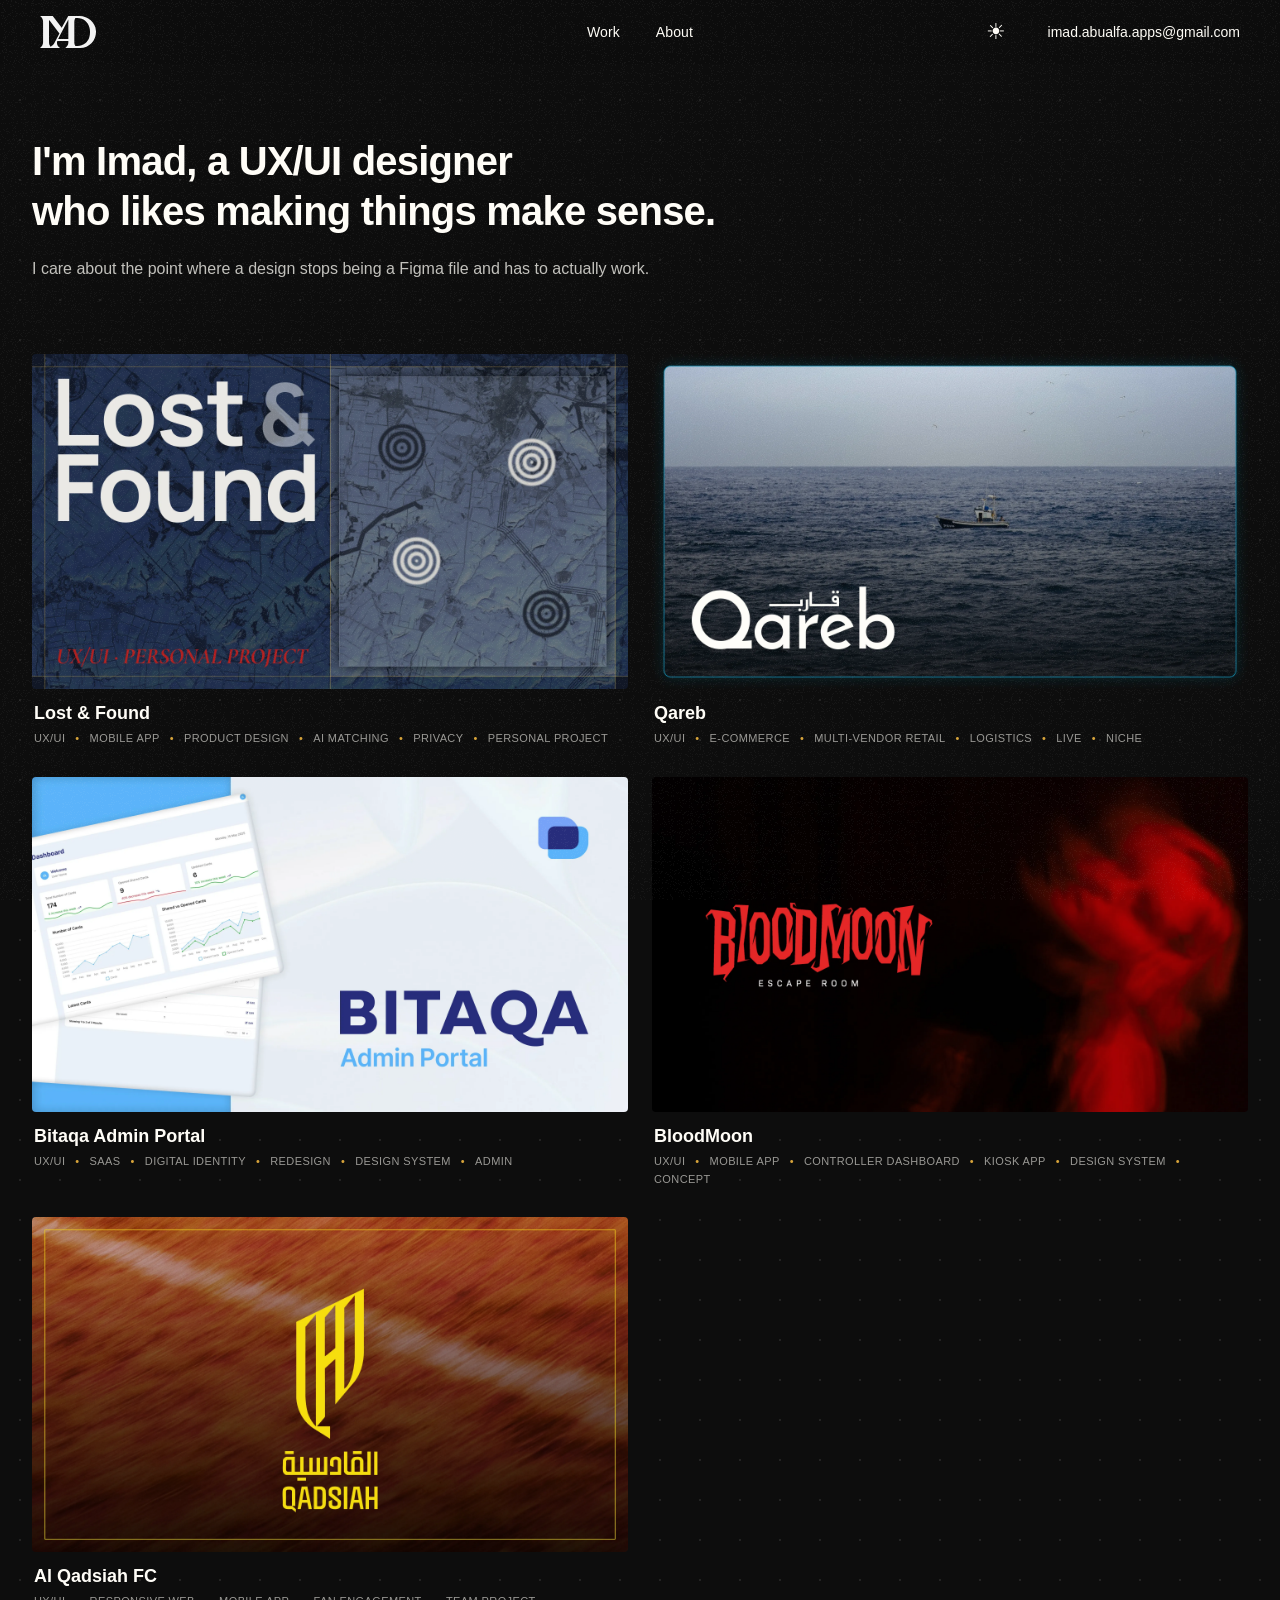
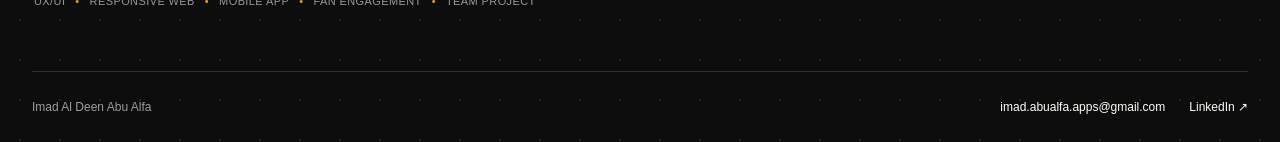
==== index.html @ a3184f68 "pages separate" ====
<!DOCTYPE html>
<html lang="en">
    <head>
        <meta charset="UTF-8">
        <meta name="viewport" content="width=device-width, initial-scale=1.0">
        <title>Imad Al Deen Abu Alfa Portfolio</title>

        <link rel="icon" type="image/png" href="favicon.png">

        <script src="theme.js"></script>
        <link rel="stylesheet" href="buttons.css">
        <link rel="stylesheet" href="styles.css">
    </head>

    <body>
        <div class="navbar">
            <div
                class="logo-hover"
                onclick="window.scrollTo({ top: 0, behavior: 'smooth' })"
            >
                <img class="logo logo-black" src="Logo.svg" alt="Imad Logo">
                <img class="logo logo-yellow" src="Logo-yellow.svg" alt="">
            </div>

            <div class="nav-links">
                <a href="./index.html" class="H4" aria-current="page">Work</a>
                <a href="about/index.html" class="H4">About</a>
            </div>

            <div class="nav-actions">
              <button
                class="theme-toggle"
                type="button"
                aria-label="Switch to dark mode"
                aria-pressed="false"
              >
                <span class="theme-moon" aria-hidden="true">☾</span>
                <span class="theme-sun" aria-hidden="true">☀︎</span>
              </button>
            
              <a
                class="nav-email email-link"
                href="mailto:imad.abualfa.apps@gmail.com"
              >
                imad.abualfa.apps@gmail.com
              </a>
            
              <button class="hamburger" id="hamburger" aria-label="Open menu" aria-expanded="false" aria-controls="mobile-drawer">
                  <span></span>
                  <span></span>
                  <span></span>
              </button>
            </div>

        </div>

        <div class="drawer-overlay" id="drawerOverlay"></div>

        <nav class="mobile-drawer" id="mobile-drawer" aria-hidden="true">
            <div class="drawer-header">
                <img class="logo" src="Logo.svg" alt="Imad Logo">
                <button class="drawer-close" id="drawerClose" aria-label="Close menu">&times;</button>
            </div>
            <div class="drawer-links">
                <a href="./index.html" class="H4" aria-current="page">Work</a>
                <a href="about/index.html" class="H4">About</a>
            </div>
            <a class="drawer-email email-link" href="mailto:imad.abualfa.apps@gmail.com">
              imad.abualfa.apps@gmail.com
            </a>
        </nav>
<!--
        <div class="section1">
            <div class="hero">
                <video
                    class="hero-static"
                    autoplay
                    muted
                    loop
                    playsinline
                >
                    <source src="tv-static.webm" type="video/webm">
                </video>
                <div class="hero-sparkles" aria-hidden="true"></div>
                <div class="herotext reveal">
                    <a class="H1">I'm Imad, a UX/UI designer
                      who likes making things make sense.</a>
                    <p class="body-large">I care about the point where a design stops being a Figma file and has to actually work.</p>
                    <button class="light-mid" onclick="scrollToWork()">View My Work</button>
                </div>
            </div>
            <div class="hero2 reveal">
                <img class="big-title" src="uxui.svg" alt="UX/UI Designer" style="width: 100%; height: auto;">
            </div>
        </div>
-->
        <section class="homepage-intro">
          <h1 class="H1">
            I'm Imad, a UX/UI designer<br class="intro-break">
            who likes making things make sense.
          </h1>
        
          <p class="body-large">
            I care about the point where a design stops being
            a Figma file and has to actually work.
          </p>
        </section>
        
        <div class="section2" id="work">
            <!--<div class="title-button reveal">
                <a class="H0">WORK</a>
                <a class="H0" style="color: var(--saffron);">'26</a>
            </div>-->
            <div class="work-grid">

                <div class="card reveal" onclick="window.location.href='lost-found/'">
                    <div class="card-image-wrap">
                        <div class="card-image-pan">
                            <img class="card-image" src="lost-found/1.webp" alt="Lost & Found">
                        </div>
                    </div>
                    <div class="card-content">
                        <a class="H4">Lost & Found</a>
                        <div class="tag-container">
                          <span class="tag">UX/UI</span>
                          <span class="tag">Mobile App</span>
                          <span class="tag">Product Design</span>
                          <span class="tag">AI Matching</span>
                          <span class="tag">Privacy</span>
                          <span class="tag">Personal Project</span>
                        </div>
                    </div>
                </div>

                <div class="card reveal" onclick="window.location.href='qareb/'">
                    <div class="card-image-wrap">
                        <div class="card-image-pan">
                            <img class="card-image" src="qareb/1.webp" alt="Qareb">
                        </div>
                    </div>
                    <div class="card-content">
                        <a class="H4">Qareb</a>
                        <div class="tag-container">
                          <span class="tag">UX/UI</span>
                          <span class="tag">E-commerce</span>
                          <span class="tag">Multi-vendor retail</span>
                          <span class="tag">Logistics</span>
                          <span class="tag">Live</span>
                          <span class="tag">Niche</span>
                        </div>
                    </div>
                </div>

            </div>

            <div class="work-grid">

                <div class="card reveal" onclick="window.location.href='bitaqa/'">
                    <div class="card-image-wrap">
                        <div class="card-image-pan">
                            <img class="card-image" src="bitaqa/1.webp" alt="Bitaqa">
                        </div>
                    </div>
                    <div class="card-content">
                        <a class="H4">Bitaqa Admin Portal</a>
                        <div class="tag-container">
                          <span class="tag">UX/UI</span>
                          <span class="tag">SAAS</span>
                          <span class="tag">Digital Identity</span>
                          <span class="tag">Redesign</span>
                          <span class="tag">Design System</span>
                          <span class="tag">Admin</span>
                        </div>
                    </div>
                </div>

                <div class="card reveal" onclick="window.location.href='bloodmoon/'">
                    <div class="card-image-wrap">
                        <div class="card-image-pan">
                            <img class="card-image" src="bloodmoon/1.webp" alt="BloodMoon">
                        </div>
                    </div>
                    <div class="card-content">
                        <a class="H4">BloodMoon</a>
                        <div class="tag-container">
                          <span class="tag">UX/UI</span>
                          <span class="tag">Mobile App</span>
                          <span class="tag">Controller Dashboard</span>
                          <span class="tag">Kiosk App</span>
                          <span class="tag">Design System</span>
                          <span class="tag">Concept</span>
                        </div>
                    </div>
                </div>

            </div>

            <div class="work-grid">

                <div class="card reveal" onclick="window.location.href='al-qadsiah/'">
                    <div class="card-image-wrap">
                        <div class="card-image-pan">
                            <img class="card-image" src="al-qadsiah/1.webp" alt="Al Qadsiah">
                        </div>
                    </div>
                    <div class="card-content">
                        <a class="H4">Al Qadsiah FC</a>
                        <div class="tag-container">
                          <span class="tag">UX/UI</span>
                          <span class="tag">Responsive Web</span>
                          <span class="tag">Mobile App</span>
                          <span class="tag">Fan Engagement</span>
                          <span class="tag">Team Project</span>
                        </div>
                    </div>
                </div>
<!--
                <div class="card reveal">
                    <div class="card-image-wrap">
                        <div class="card-image-pan">
                            <img class="card-image" src="bloodmoon.webp" alt="Bloodmooon">
                        </div>
                    </div>
                    <div class="card-content">
                        <a class="H4">BloodMooon</a>
                        <div class="tag-container">
                          <span class="tag">UX/UI</span>
                          <span class="tag">AI Chatbot</span>
                          <span class="tag">Fintech</span>
                          <span class="tag">Design System</span>
                          <span class="tag">Award-Winning</span>
                        </div>
                    </div>
                </div>
 -->
            </div>


            <script>
              const hero = document.querySelector('.hero');
            
              if (hero && window.matchMedia('(pointer: fine)').matches) {
            
                let targetX = 50;
                let targetY = 50;
            
                let currentX = 50;
                let currentY = 50;
            
                const followSpeed = 0.08;
            
                hero.addEventListener('pointermove', (event) => {
                  const rect = hero.getBoundingClientRect();
            
                  targetX =
                    ((event.clientX - rect.left) / rect.width) * 100;
            
                  targetY =
                    ((event.clientY - rect.top) / rect.height) * 100;
            
                  hero.style.setProperty('--hero-glow-opacity', '1');
                });
            
                hero.addEventListener('pointerleave', () => {
                  hero.style.setProperty('--hero-glow-opacity', '0');
                });
            
                function animateSpotlight() {
            
                  currentX += (targetX - currentX) * followSpeed;
                  currentY += (targetY - currentY) * followSpeed;
            
                  hero.style.setProperty(
                    '--hero-mx',
                    `${currentX}%`
                  );
            
                  hero.style.setProperty(
                    '--hero-my',
                    `${currentY}%`
                  );
            
                  requestAnimationFrame(animateSpotlight);
                }
            
                animateSpotlight();
              }
            </script>

            <script>
              const sparkleContainer =
                document.querySelector('.hero-sparkles');
            
              if (sparkleContainer) {
            
                const sparkleCount = 26;
            
                for (let i = 0; i < sparkleCount; i++) {
            
                  const sparkle = document.createElement('span');
            
                  sparkle.classList.add('hero-sparkle');
            
                  const size =
                    Math.random() * 2 + 1.5;
            
                  const x =
                    Math.random() * 100;
            
                  const duration =
                    Math.random() * 8 + 9;
            
                  const delay =
                    Math.random() * -15;
            
                  const drift =
                    Math.random() * 100 - 50;
            
                  const opacity =
                    Math.random() * 0.35 + 0.2;
            
                  sparkle.style.setProperty(
                    '--size',
                    `${size}px`
                  );
            
                  sparkle.style.setProperty(
                    '--x',
                    `${x}%`
                  );
            
                  sparkle.style.setProperty(
                    '--duration',
                    `${duration}s`
                  );
            
                  sparkle.style.setProperty(
                    '--delay',
                    `${delay}s`
                  );
            
                  sparkle.style.setProperty(
                    '--drift',
                    `${drift}px`
                  );
            
                  sparkle.style.setProperty(
                    '--opacity',
                    opacity
                  );
            
                  sparkleContainer.appendChild(sparkle);
                }
              }
            </script>
            
        </div>

        <footer class="site-footer">
          <span class="footer-name">Imad Al Deen Abu Alfa</span>
        
          <div class="footer-links">
            <a
              class="email-link"
              href="mailto:imad.abualfa.apps@gmail.com"
            >
              imad.abualfa.apps@gmail.com
            </a>
        
            <a
              href="https://www.linkedin.com/in/imad-al-deen-abu-alfa/"
              target="_blank"
              rel="noopener noreferrer"
            >
              LinkedIn ↗
            </a>
          </div>
        </footer>

        <script>
          const footerSparkleContainer =
            document.querySelector('.footer-sparkles');
        
          if (footerSparkleContainer) {
        
            const footerSparkleCount = 20;
        
            for (let i = 0; i < footerSparkleCount; i++) {
        
              const sparkle = document.createElement('span');
        
              sparkle.classList.add('hero-sparkle');
        
              const size =
                Math.random() * 2 + 1.5;
        
              const x =
                Math.random() * 100;
        
              const duration =
                Math.random() * 8 + 9;
        
              const delay =
                Math.random() * -15;
        
              const drift =
                Math.random() * 100 - 50;
        
              const opacity =
                Math.random() * 0.35 + 0.2;
        
              sparkle.style.setProperty(
                '--size',
                `${size}px`
              );
        
              sparkle.style.setProperty(
                '--x',
                `${x}%`
              );
        
              sparkle.style.setProperty(
                '--duration',
                `${duration}s`
              );
        
              sparkle.style.setProperty(
                '--delay',
                `${delay}s`
              );
        
              sparkle.style.setProperty(
                '--drift',
                `${drift}px`
              );
        
              sparkle.style.setProperty(
                '--opacity',
                opacity
              );
        
              footerSparkleContainer.appendChild(sparkle);
            }
          }
        </script>

        <script src="cursor.js"></script>
        <script src="email-copy.js"></script>

        <script>
              /* =========================================================
                 OFFSET SCROLLING LOGIC (-80px Navbar Height)
                 ========================================================= */
              function scrollToSection(id) {
                const targetSection = document.getElementById(id);

                if (targetSection) {
                  const elementPosition = targetSection.getBoundingClientRect().top;
                  const offsetPosition = elementPosition + window.pageYOffset - 64; // 64px navbar offset

                  window.scrollTo({
                    top: offsetPosition,
                    behavior: 'smooth'
                  });
                }
              }

              // Section helpers
              function scrollToWork() {
                scrollToSection('work');
              }

              function scrollToAbout() {
                scrollToSection('about');
              }

              /* =========================================================
                 MOBILE DRAWER LOGIC
                 ========================================================= */
              const hamburger = document.getElementById('hamburger');
              const drawer = document.getElementById('mobile-drawer');
              const overlay = document.getElementById('drawerOverlay');
              const drawerClose = document.getElementById('drawerClose');

              function openDrawer() {
                drawer.classList.add('open');
                overlay.classList.add('open');
                hamburger.classList.add('active');
                hamburger.setAttribute('aria-expanded', 'true');
                drawer.setAttribute('aria-hidden', 'false');
                document.body.style.overflow = 'hidden';
              }

              function closeDrawer() {
                drawer.classList.remove('open');
                overlay.classList.remove('open');
                hamburger.classList.remove('active');
                hamburger.setAttribute('aria-expanded', 'false');
                drawer.setAttribute('aria-hidden', 'true');
                document.body.style.overflow = '';
              }

              function closeDrawerAnd(fn) {
                closeDrawer();
                setTimeout(fn, 300);
              }

              hamburger.addEventListener('click', () => {
                drawer.classList.contains('open') ? closeDrawer() : openDrawer();
              });
              drawerClose.addEventListener('click', closeDrawer);
              overlay.addEventListener('click', closeDrawer);

              /* =========================================================
                 CARD IMAGE PARALLAX
                 ========================================================= */
              const MAX_PARALLAX = 10; // px

              document.querySelectorAll('.card-image-wrap').forEach(wrap => {
                wrap.addEventListener('mousemove', (e) => {
                  const rect = wrap.getBoundingClientRect();
                  const px = ((e.clientX - rect.left) / rect.width - 0.5) * MAX_PARALLAX;
                  const py = ((e.clientY - rect.top) / rect.height - 0.5) * MAX_PARALLAX;
                  wrap.style.setProperty('--px', px.toFixed(2));
                  wrap.style.setProperty('--py', py.toFixed(2));
                });

                wrap.addEventListener('mouseleave', () => {
                  wrap.style.setProperty('--px', 0);
                  wrap.style.setProperty('--py', 0);
                });
              });

              /* =========================================================
                 SCROLL FADE-IN REVEAL
                 ========================================================= */
              const revealEls = document.querySelectorAll('.reveal');

              if ('IntersectionObserver' in window) {
                const revealObserver = new IntersectionObserver((entries) => {
                  entries.forEach((entry, i) => {
                    if (entry.isIntersecting) {
                      entry.target.style.transitionDelay = (i % 3) * 60 + 'ms';
                      entry.target.classList.add('in-view');
                      revealObserver.unobserve(entry.target);
                    }
                  });
                }, { threshold: 0.12, rootMargin: '0px 0px -60px 0px' });

                revealEls.forEach(el => revealObserver.observe(el));
              } else {
                revealEls.forEach(el => el.classList.add('in-view'));
              }

              /* =========================================================
                 PAGE LOAD & SCROLL RESTORATION LOGIC
                 ========================================================= */
              window.addEventListener('beforeunload', () => {
                sessionStorage.setItem('scrollPos', window.scrollY);
              });

              window.addEventListener('load', () => {
                const hash = window.location.hash.replace('#', '');

                // Handles direct URL landings like site.com/#work or site.com/#about
                if (hash && document.getElementById(hash)) {
                  if ('scrollRestoration' in history) {
                    history.scrollRestoration = 'manual';
                  }
                  sessionStorage.removeItem('scrollPos');

                  setTimeout(() => {
                    scrollToSection(hash);
                  }, 50);
                } else {
                  // Standard page refresh restoration
                  const scrollPos = sessionStorage.getItem('scrollPos');
                  if (scrollPos) {
                    window.scrollTo(0, parseInt(scrollPos, 10));
                    sessionStorage.removeItem('scrollPos');
                  }
                }
              });
            </script>


    </body>
</html>
---- buttons.css ----
.black-mid {
    position: relative;
    isolation: isolate;
    overflow: hidden;

    background-color: var(--ink);
    border: 2px solid transparent;
    border-radius: 2px;

    color: var(--cream);

    height: 46px;
    padding: 0 20px;

    display: inline-flex;
    align-items: center;
    justify-content: center;

    font-family: 'Plus Jakarta Sans', sans-serif;
    font-weight: 600;
    font-size: 15px;

    margin: 4px 2px;
    cursor: pointer;
    
    transition:
    color 0.35s ease;
}

.black-mid::before {
    content: '';

    position: absolute;
    left: 50%;
    top: 50%;

    width: 170%;
    aspect-ratio: 1;

    border-radius: 50%;
    background-color: var(--cream);

    transform:
        translate(-50%, -50%)
        scale(0);

    transition:
        transform 0.55s var(--ease);

    z-index: -1;
}

.black-mid:hover::before {
    transform:
        translate(-50%, -50%)
        scale(1);
}

.black-mid:hover {
    background-color: var(--cream);
    border-color: var(--saffron);
    color: var(--saffron);

    transition:
        color 0.35s ease,
        border-color 0.35s ease,
        background-color 0s 0.48s;
}

.light-mid {
    position: relative;
    isolation: isolate;
    overflow: hidden;
    text-decoration: none;

    background-color: var(--saffron);
    border: 2px solid transparent;
    border-radius: 2px;

    color: var(--on-saffron);

    height: 46px;
    width: fit-content;
    padding: 0 20px;

    display: inline-flex;
    align-items: center;
    justify-content: center;

    font-family: 'Plus Jakarta Sans', sans-serif;
    font-weight: 600;
    font-size: 15px;

    margin: 4px 2px;
    cursor: pointer;

    transition:
        border-color 0.35s ease;
}

.light-mid::before {
    content: '';

    position: absolute;
    left: 50%;
    top: 50%;

    width: 160%;
    aspect-ratio: 1;

    border-radius: 50%;
    background-color: var(--cream);

    transform:
        translate(-50%, -50%)
        scale(0);

    transition:
        transform 0.55s var(--ease);

    z-index: -1;
}

.light-mid:hover::before {
    transform:
        translate(-50%, -50%)
        scale(1);
}

.light-mid:hover {
    background-color: var(--cream);
    border-color: var(--ink);
    color: var(--ink);

    transition:
        border-color 0.35s ease,
        background-color 0s 0.48s;
}

.cv-button {
    white-space: nowrap;
    margin-left: auto;
}

.black-mid-outline {
    background-color: transparent;
    border: 1px solid var(--ink);
    border-radius: 6px;

    color: var(--ink);

    height: 46px;
    padding: 0 20px;

    text-align: center;
    text-decoration: none;
    display: inline-flex;
    align-items: center;
    justify-content: center;

    font-family: 'Plus Jakarta Sans', sans-serif;
    font-weight: 600;
    font-size: 15px;

    margin: 4px 2px;
    cursor: pointer;

    transition:
        background-color 0.3s ease,
        border-color 0.3s ease,
        color 0.3s ease;
}

.black-mid-outline:hover {
    background-color: var(--saffron);
    border-color: var(--saffron);
    color: var(--ink);
}

/* Drawer's light button needs to sit flush within the sidebar */
.drawer-cta {
    width: 100%;
    text-align: center;
}
---- styles.css ----
/*:root {
  --cream: #FFFDF7;
  --ink: #0D0D0D;
  --apricot: #FEE1C7;
  --muted: #4A463F;
  --hairline: #E4DDCE;
  --ease: cubic-bezier(0.16, 1, 0.3, 1);
}*/

:root {

  color-scheme: light;

  --cream: #FFFDF7;
  --ink: #0D0D0D;

  --saffron: #D6A33A;
  --saffron-light: #F0D98D;

  --hairline: rgba(13, 13, 13, 0.14);

  --ease: cubic-bezier(0.16, 1, 0.3, 1);

  --grain-texture: url("data:image/svg+xml,%3Csvg xmlns='http://www.w3.org/2000/svg' width='180' height='180'%3E%3Cfilter id='noise'%3E%3CfeTurbulence type='fractalNoise' baseFrequency='0.9' numOctaves='1' stitchTiles='stitch'/%3E%3CfeColorMatrix type='matrix' values='0 0 0 0 0 0 0 0 0 0 0 0 0 0 0 1 0 0 0 0'/%3E%3CfeComponentTransfer%3E%3CfeFuncA type='discrete' tableValues='0 0 0 0 0 1 1 1'/%3E%3C/feComponentTransfer%3E%3C/filter%3E%3Crect width='100%25' height='100%25' filter='url(%23noise)'/%3E%3C/svg%3E");

  --cream-rgb: 255, 253, 247;
  --ink-rgb: 13, 13, 13;
  --muted: #4A463F;
  --secondary-text: #686158;
  --on-saffron: #0D0D0D;
}

:root[data-theme="dark"] {
  color-scheme: dark;

  --cream: #0D0D0D;
  --ink: #FFFDF7;
  --cream-rgb: 13, 13, 13;
  --ink-rgb: 255, 253, 247;

  --muted: rgba(255, 253, 247, 0.75);
  --secondary-text: rgba(255, 253, 247, 0.6);
  --hairline: rgba(255, 253, 247, 0.14);
}

/* Make the black logos visible in dark mode */
html[data-theme="dark"] .logo-black,
html[data-theme="dark"] .drawer-header .logo {
  filter: invert(1);
}

/* Keep the grain visible on dark backgrounds */
html[data-theme="dark"] body::after,
html[data-theme="dark"] .navbar::after {
  filter: invert(1);
}

html {
  scroll-behavior: smooth;
}

* {
  box-sizing: border-box;
}

body {
  margin: 0;
  padding: 0;
  background-color: var(--cream);
  -webkit-font-smoothing: antialiased;
  -moz-osx-font-smoothing: grayscale;
  overflow-x: hidden;
    /* Create the vertical and horizontal intersecting grid lines */
  background-image:
    radial-gradient(
      circle,
      rgba(var(--ink-rgb), 0.09) 1px,
      transparent 1px
    );
  
  background-size: 40px 40px;
  color:var(--ink)
}

/* Subtle grain across the entire site */
body::after {
  content: "";
  position: fixed;
  inset: 0;
  z-index: 1;
  pointer-events: none;
  opacity: 0.04;

  background-image: var(--grain-texture);
  background-repeat: repeat;
}

a {
  -webkit-tap-highlight-color: transparent;
}

:focus-visible {
  outline: 2px solid var(--ink);
  outline-offset: 3px;
  border-radius: 4px;
}

@media (prefers-reduced-motion: reduce) {
  *, *::before, *::after {
    animation-duration: 0.001ms !important;
    transition-duration: 0.001ms !important;
  }
}

/* ---------- CUSTOM CURSOR ---------- */
@media (pointer: fine) {
  *, *::before, *::after {
    cursor: none !important;
  }
}

#custom-cursor {
  position: fixed;
  top: 0;
  left: 0;
  width: 16px;
  height: 16px;
  border-radius: 1.5px;
  background-color: var(--cream);
  border: 1.5px solid var(--ink);
  opacity: 1;
  pointer-events: none;
  z-index: 9999;
  transform: translate(-50%, -50%);
  transition:
    width 0.2s var(--ease),
    height 0.2s var(--ease),
    opacity 0.2s ease,
    background-color 0.2s ease,
    border-color 0.2s ease;
}

/* Smaller square over clickable elements */
#custom-cursor.cursor-hover {
  width: 13px;
  height: 13px;
  opacity: 1;
  background-color: rgba(var(--ink-rgb), 0.6);
  border-color: var(--cream);
}

/* Squeezed square over text */
#custom-cursor.cursor-text {
  width: 5px;
  height: 22px;
  opacity: 1;
  background-color: rgba(var(--ink-rgb), 0.6);
  border-color: var(--cream);
}

#custom-cursor.cursor-hidden {
  opacity: 0 !important;
}

/* ---------- COPY-EMAIL TOOLTIP & TOAST ---------- */
#copy-tooltip {
  position: fixed;
  top: 0;
  left: 0;
  transform: none;
  background-color: var(--saffron);
  color: var(--on-saffron);
  font-family: 'Plus Jakarta Sans', sans-serif;
  font-size: 12px;
  font-weight: 550;
  letter-spacing: 0.2px;
  padding: 6px 14px;
  border-radius: 2px;
  white-space: nowrap;
  pointer-events: none;
  z-index: 10000;
  opacity: 0;
  transition: opacity 0.2s ease;
  line-height: 1.4;
}

#copy-tooltip.visible {
  opacity: 1;
}

@media (hover: none), (pointer: coarse) {
  #copy-tooltip {
    display: none !important;
  }
}

#copy-toast {
  position: fixed;
  left: 50%;
  bottom: 32px;
  transform: translate(-50%, 16px) scale(0.92);
  background-color: var(--saffron);
  color: var(--on-saffron);
  font-family: 'Plus Jakarta Sans', sans-serif;
  font-size: 14px;
  font-weight: 550;
  padding: 8px 16px;
  border-radius: 2px;
  pointer-events: none;
  z-index: 10001;
  opacity: 0;
  transition: opacity 0.35s var(--ease), transform 0.35s var(--ease);
}

#copy-toast.show {
  opacity: 1;
  transform: translate(-50%, 0) scale(1);
}

/* ---------- NAVBAR ---------- */
.navbar {
  display: grid;
  grid-template-columns: minmax(0, 1fr) auto minmax(0, 1fr);
  align-items: center;
  background-color: var(--cream);
  color: var(--ink);
  height: 64px;
  padding-left: 40px;
  padding-right: 40px;
  position: -webkit-sticky;
  position: sticky;
  top: 0;
  z-index: 100;
  background: rgba(var(--cream-rgb), 0.6);
  backdrop-filter: blur(10px);
  -webkit-backdrop-filter: blur(10px);
  border: none;
  transition: box-shadow 0.4s var(--ease);
}

.navbar::after {
  content: "";
  position: absolute;
  inset: 0;
  z-index: 1;
  pointer-events: none;
  background-image: var(--grain-texture);
  background-repeat: repeat;
  opacity: 0.04;
}

.nav-links {
  display: flex;
  align-items: center;
}

.navbar .H4 {
  color: var(--ink);
  font-family: 'Plus Jakarta Sans', sans-serif;
  font-weight: 500;
  font-size: 14px;
  letter-spacing: 0.1px;
  text-decoration: none;
  transition: opacity 0.35s var(--ease), transform 0.35s var(--ease);
  cursor: pointer;
  padding: 22px 18px;
  position: relative;
}

.navbar .H4::after {
  content: '';
  position: absolute;
  left: 18px;
  right: 18px;
  bottom: 16px;
  height: 2px;

  background: var(--saffron);

  transform: scaleX(0);
  transform-origin: left;
  transition: transform 0.35s var(--ease);
}

.navbar .H4:hover {
  opacity: 0.65;
  text-decoration: none;
}

.navbar .H4:hover::after {
  transform: scaleX(1);
}

.nav-actions {
  display: flex;
  align-items: center;
  gap: 32px;
  justify-self: end;
}

.theme-toggle {
  display: inline-flex;
  align-items: center;
  justify-content: center;
  flex-shrink: 0;
  width: 40px;
  height: 40px;
  padding: 0;
  border: none;
  background: transparent;
  color: var(--ink);
  font-size: 22px;
  line-height: 1;
  cursor: pointer;
  transition: color 0.2s ease;
  position: relative;
}

.theme-toggle:hover {
  color: var(--saffron);
}

.theme-toggle:focus-visible {
  outline: 2px solid var(--saffron);
  outline-offset: 2px;
}

.theme-toggle::after {
  content: attr(data-tooltip);
  position: absolute;
  top: calc(100% + 8px);
  left: 50%;
  transform: translateX(-50%);
  background-color: var(--saffron);
  color: var(--on-saffron);
  font-family: 'Plus Jakarta Sans', sans-serif;
  font-size: 12px;
  font-weight: 550;
  letter-spacing: 0.2px;
  padding: 6px 14px;
  border-radius: 2px;
  white-space: nowrap;
  pointer-events: none;
  z-index: 10;
  opacity: 0;
  transition: opacity 0.2s ease;
  line-height: 1.4;
}

@media (hover: hover) and (pointer: fine) {
  .theme-toggle:hover::after {
    opacity: 1;
  }
}

.theme-toggle:focus-visible::after {
  opacity: 1;
}

@media (hover: none), (pointer: coarse) {
  .theme-toggle::after {
    display: none;
  }
}

.theme-toggle.tooltip-dismissed::after {
  opacity: 0;
}

.theme-sun {
  display: none;
}

html[data-theme="dark"] .theme-moon {
  display: none;
}

html[data-theme="dark"] .theme-sun {
  display: inline;
}

.logo {
  height: 42px;
  width: auto;
  cursor: pointer;
}

.logo-hover {
  position: relative;
  display: inline-block;
  height: 32px;
  cursor: pointer;
  flex-shrink: 0;
}

.logo-hover .logo {
  display: block;
  height: 32px;
  width: auto;
}

.logo-hover .logo-black {
  position: relative;
  opacity: 1;
  transition: opacity 2s var(--ease);
}

.logo-hover .logo-yellow {
  position: absolute;
  top: 0;
  left: 0;
  opacity: 0;
  transition: opacity 2s var(--ease);
}

.logo-hover:hover .logo-black {
  opacity: 0;
}

.logo-hover:hover .logo-yellow {
  opacity: 1;
}

.nav-cta {
  flex-shrink: 0;
}

/* ---------- HAMBURGER ---------- */
.hamburger {
  display: none;
  flex-direction: column;
  justify-content: center;
  align-items: center;
  gap: 5px;
  width: 44px;
  height: 44px;
  background: transparent;
  border: none;
  cursor: pointer;
  padding: 0;
  z-index: 210;
}

.hamburger span {
  display: block;
  width: 24px;
  height: 2px;
  background-color: var(--ink);
  border-radius: 2px;
  transition: transform 0.35s var(--ease), opacity 0.25s var(--ease);
}

.hamburger.active span:nth-child(1) {
  transform: translateY(7px) rotate(45deg);
}
.hamburger.active span:nth-child(2) {
  opacity: 0;
}
.hamburger.active span:nth-child(3) {
  transform: translateY(-7px) rotate(-45deg);
}

/* ---------- MOBILE DRAWER ---------- */
.drawer-overlay {
  position: fixed;
  inset: 0;
  background: rgba(13, 13, 13, 0.45);
  backdrop-filter: blur(2px);
  opacity: 0;
  pointer-events: none;
  transition: opacity 0.35s var(--ease);
  z-index: 190;
}

.drawer-overlay.open {
  opacity: 1;
  pointer-events: auto;
}

.mobile-drawer {
  position: fixed;
  top: 0;
  right: 0;
  height: 100dvh;
  width: min(320px, 82vw);
  background: rgba(var(--cream-rgb), 0.64);
  backdrop-filter: blur(16px);
  -webkit-backdrop-filter: blur(16px);
  color: var(--ink);
  display: flex;
  flex-direction: column;
  padding: 16px 24px 28px;
  border-left: 1px solid var(--hairline);
  transform: translateX(100%);
  transition: transform 0.4s var(--ease);
  z-index: 200;
}

.mobile-drawer.open {
  transform: translateX(0);
}

.drawer-header {
  display: flex;
  align-items: center;
  justify-content: space-between;
  margin-bottom: 24px;
}

.drawer-header .logo {
    height: 32px;
    filter: none;
}

.drawer-close {
  background: transparent;
  border: none;
  color: var(--ink);
  font-size: 26px;
  line-height: 1;
  cursor: pointer;
  padding: 4px 8px;
}

.drawer-links {
  display: flex;
  flex-direction: column;
  gap: 4px;
  margin-top: 12px;
}

.drawer-links .H4 {
  color: var(--ink);
  font-family: 'Plus Jakarta Sans', sans-serif;
  font-size: 16px;
  font-weight: 500;
  padding: 16px 0;
  border-bottom: 1px solid var(--hairline);
  cursor: pointer;
  text-decoration: none;
}

.drawer-cta {
  margin-top: auto;
  width: 100%;
}

/* ---------- SECTION 1 / HERO ---------- */
.section1 {
  display: flex;
  flex-direction: column;
  padding: 0;
  gap: 32px;
}

@property --hero-mx {
  syntax: '<percentage>';
  inherits: true;
  initial-value: 50%;
}

@property --hero-my {
  syntax: '<percentage>';
  inherits: true;
  initial-value: 40%;
}

.hero-static {
    position: absolute;
    inset: 0;

    width: 100%;
    height: 100%;

    object-fit: cover;

    opacity: 0.3;
    mix-blend-mode: normal;

    pointer-events: none;
    z-index: 1;
}

@media (max-width: 768px) {
    .hero-static {
        opacity: 0.3;
    }
}

@media (prefers-reduced-motion: reduce) {
    .hero-static {
        display: none;
    }
}

.hero {
  display: flex;
  flex-direction: column;
  align-items: center;
  justify-content: center;

  width: 100%;
  height: calc(100dvh - 80px);

  text-align: center;
  color: #FFFDF7;

  position: relative;
  overflow: hidden;
  isolation: isolate;

  border-radius: 0;
  padding: 0;

  /*--hero-mx: 50%;
  --hero-my: 40%;*/

  background-color: #0D0D0D;

  background-image:
    linear-gradient(
      rgba(0, 0, 0, 0.85),
      rgba(0, 0, 0, 0.85)
    ),
    url("herobg6.webp");
  
  background-size: cover;
  background-position: center;
  background-repeat: no-repeat;
}

.hero::after {
  content: '';
  position: absolute;
  inset: 0;

  background:
    radial-gradient(
      circle 200px at var(--hero-mx) var(--hero-my),
      rgba(255, 253, 247, 0.08) 0%,
      rgba(255, 253, 247, 0.030) 35%,
      transparent 70%
    );

  opacity: var(--hero-glow-opacity);
  transition: opacity 0.35s ease;

  pointer-events: none;
  z-index: 2;
}


@media (hover: none), (pointer: coarse) {
  .hero::after {
    background:
      radial-gradient(
        circle 280px at 50% 40%,
        rgba(255, 253, 247, 0.10) 0%,
        rgba(254, 225, 199, 0.08) 22%,
        rgba(254, 225, 199, 0.03) 42%,
        transparent 68%
      );
  }
}

@media (max-width: 768px) {

    .hero::after {
        display: none;
    }

}

.herotext {
  width: 100%;
  max-width: 700px;

  margin: 0 auto;
  padding: 0 32px;

  display: flex;
  flex-direction: column;
  align-items: center;

  gap: 24px;

  position: relative;
  z-index: 3;
}

.H1 {
  font-family: 'Plus Jakarta Sans', sans-serif;
  font-weight: 700;
  max-width: 650px;
  font-size: clamp(1.9rem, 3.5vw, 2.6rem);
  letter-spacing: -0.5px;
  line-height: 1.1;
}

.body-large {
  font-family: 'Plus Jakarta Sans', sans-serif;
  font-weight: 400;
  max-width: 650px;
  font-size: 19px;
  line-height: 1.55;
  color: rgba(255, 253, 247, 0.86);
  max-width: 560px;
}

.hero2 {
  container-type: inline-size;
  width: 100%;
  margin: 0;

  padding: 0 32px;

  display: flex;
  justify-content: center;
  align-items: center;
  text-align: center;

  box-sizing: border-box;
}

.big-title {
  width: 100%;
  height: auto;
  display: block;
}

/* ---------- SCROLL REVEAL ---------- */
.reveal {
  opacity: 0;
  transform: translateY(28px);
  transition: opacity 0.7s var(--ease), transform 0.7s var(--ease);
  will-change: opacity, transform;
}

.reveal.in-view {
  opacity: 1;
  transform: translateY(0);
}

/* ---------- SECTION 2 / WORK ---------- */
.section2 {
  display: flex;
  flex-direction: column;
  padding: 32px;
  gap: 32px;
}

.title-button {
  font-family: 'Plus Jakarta Sans', sans-serif;
  font-weight: 700;
  font-size: clamp(2.4rem, 5vw, 3.5rem);
  letter-spacing: -1px;
  display: flex;
  justify-content: space-between;
  align-items: center;
  width: 100%;
  color: var(--ink);
}

.H4 {
  font-family: 'Plus Jakarta Sans', sans-serif;
  font-weight: 600;
  font-size: 21px;
  text-decoration: none;
}

.work-grid {
  display: grid;
  grid-template-columns: repeat(2, minmax(0, 1fr));
  gap: 24px;
}

/* ---------- WORK CARDS ---------- */
.card {
  display: flex;
  flex-direction: column;
  gap: 14px;

  background: transparent;
  color: var(--ink);

  padding: 0;
  border: none;
  border-radius: 0;

  overflow: visible;

  cursor: pointer;
}

.card-image-wrap {
  position: relative;
  overflow: hidden;

  border-radius: 4px;
  aspect-ratio: 16 / 9;
}

.card-image-pan {
  width: 100%;
  height: 100%;
  transform: translate(
    calc(var(--px, 0) * 1px),
    calc(var(--py, 0) * 1px)
  );
  transition: transform 0.2s ease-out;
}

.card-image {
  width: 100%;
  height: 100%;

  object-fit: cover;
  border-radius: 0;
  display: block;

  transition:
    transform 0.7s var(--ease),
    filter 0.6s var(--ease);

  filter: saturate(0.94);
}

.card:hover .card-image {
  transform: scale(1.01);
  filter: saturate(1.05);
}

.card-content {
  display: flex;
  flex-direction: column;
  gap: 8px;

  padding: 0 2px;
}

.card .H4 {
  color: var(--ink);
  font-size: 18px;

  transition:
    color 0.3s var(--ease);
}

.card:hover .H4 {
  color: var(--saffron);
}

.tag-container {
  display: flex;
  flex-wrap: wrap;
  align-items: center;

  gap: 6px 10px;
}

.tag {
  display: inline-flex;
  align-items: center;

  padding: 0;

  border: none;
  border-radius: 0;
  background: transparent;

  color: rgba(var(--ink-rgb), 0.58);

  font-family: 'Plus Jakarta Sans', sans-serif;
  font-size: 11px;
  font-weight: 500;
  letter-spacing: 0.4px;
  text-transform: uppercase;

  text-decoration: none;
}

.tag:not(:last-child)::after {
  content: '•';

  margin-left: 10px;

  color: var(--saffron);
}

/* ---------- EXPERIENCE ---------- */
/* ---------- EXPERIENCE ---------- */
.experience {
  padding: 24px 0 0px;
  font-family: 'Plus Jakarta Sans', sans-serif;
}

.experience-header {
  display: flex;
  justify-content: space-between;
  align-items: center;
  gap: 24px;
  margin-bottom: 24px;
}

.experience .section-heading {
  margin: 0;
  font-size: 24px;
  font-weight: 500;
  line-height: 1.3;
  letter-spacing: -0.4px;
  color: var(--ink);
}

.experience-cv {
  padding: 12px 0;
  font-size: 13px;
  font-weight: 500;
  color: var(--ink);
  text-decoration: none;
  white-space: nowrap;
  transition: color 0.2s ease;
  margin-left: auto;
}

.experience-cv:hover {
  color: var(--saffron);
}

.exp-row {
  display: grid;
  grid-template-columns: minmax(0, 1.1fr) minmax(0, 1.6fr) auto;
  gap: 24px;
  align-items: baseline;
  padding: 20px 0;
  border-bottom: 1px solid var(--saffron-light);
  transition: padding-left 0.35s var(--ease);
}

.exp-row:hover {
  padding-left: 8px;
}

.exp-row:last-child {
  border-bottom: none;
}

.exp-company {
  font-size: 14px;
  font-weight: 600;
  line-height: 1.6;
  color: var(--ink);
}

.exp-role {
  font-size: 14px;
  font-weight: 400;
  line-height: 1.6;
  color: var(--ink);
}

.exp-dates {
  font-size: 12px;
  line-height: 1.6;
  text-align: right;
  white-space: nowrap;
  color: var(--secondary-text);
}

@media (max-width: 760px) {
  .experience {
    padding-top: 32px;
  }

  .experience .section-heading {
    font-size: 22px;
  }

  .exp-row {
    grid-template-columns: 1fr;
    gap: 5px;
  }

  .exp-row:hover {
  padding-left: 0;
}

  .exp-dates {
    margin-top: 3px;
    text-align: left;
    white-space: normal;
  }
}

/* ---------- FOOTER ---------- */
/* ---------- FOOTER ---------- */
.site-footer {
  display: flex;
  justify-content: space-between;
  align-items: center;
  gap: 24px;
  margin: 32px 32px 0;
  padding: 28px 0;
  border-top: 1px solid var(--hairline);
  font-family: 'Plus Jakarta Sans', sans-serif;
  font-size: 12px;
  color: var(--ink);
}

.footer-name {
  color: var(--secondary-text);
}

.footer-links {
  display: flex;
  flex-wrap: wrap;
  align-items: center;
  gap: 24px;
}

.footer-links a {
  color: var(--ink);
  text-decoration: none;
  overflow-wrap: anywhere;
  transition: color 0.2s ease;
}

.footer-links a:hover {
  color: var(--saffron);
}

@media (max-width: 768px) {
  .work-grid {
    grid-template-columns: 1fr;
  }

  .site-footer {
    flex-direction: column;
    align-items: flex-start;
    margin: 16px 20px 0;
    padding: 36px 0;
    gap: 24px;
  }

  .footer-links {
    gap: 36px;
  }
}

/* ---------- RESPONSIVE ---------- */
@media (max-width: 900px) {
  .nav-links,
  .nav-cta {
    display: none;
  }

  .hamburger {
    display: flex;
  }

  .navbar {
    display: flex;
    justify-content: space-between;
    padding-left: 24px;
    padding-right: 20px;
  }
}


@media (max-width: 640px) {

  .section1 {
    padding: 0;
  }

  .section2 {
    padding: 20px;
  }

  .hero {
    width: 100%;
    height: calc(100dvh - 80px);
    min-height: 0;
    border-radius: 0;
    padding: 0;
  }

  .hero2 {
    padding: 0 20px;
  }
}

/* ---------- HERO FAIRY LIGHTS ---------- */

.hero-sparkles {
  position: absolute;
  inset: 0;
  overflow: hidden;
  pointer-events: none;

  z-index: 1;
}

.hero-sparkle {
  position: absolute;

  left: var(--x);
  bottom: -20px;

  width: var(--size);
  height: var(--size);

  border-radius: 50%;

  background: var(--saffron-light);

  box-shadow:
  0 0 5px rgba(214, 163, 58, 0.65),
  0 0 12px rgba(214, 163, 58, 0.22);

  opacity: 0;

  animation:
    sparkle-rise var(--duration) linear infinite;

  animation-delay: var(--delay);
}

@keyframes sparkle-rise {

  0% {
    transform:
      translate3d(0, 0, 0)
      scale(0.5);

    opacity: 0;
  }

  10% {
    opacity: var(--opacity);
  }

  35% {
    transform:
      translate3d(
        calc(var(--drift) * 0.35),
        -35vh,
        0
      )
      scale(1);

    opacity: var(--opacity);
  }

  75% {
    opacity: calc(var(--opacity) * 0.35);
  }

  100% {
    transform:
      translate3d(
        var(--drift),
        -95vh,
        0
      )
      scale(0.3);

    opacity: 0;
  }
}


/* Compact homepage introduction */
.homepage-intro {
  padding: 72px 32px 40px;
  color: var(--ink);
}

.homepage-intro .H1 {
  display: block;
  max-width: 850px;
  margin: 0;
  font-size: clamp(28px, 3.2vw, 40px);
  font-weight: 600;
  line-height: 1.25;
  letter-spacing: -0.8px;
  text-wrap: balance;
}

.homepage-intro .body-large {
  max-width: 850px;
  margin: 20px 0 0;
  color: var(--muted);
  font-size: 16px;
  line-height: 1.65;
}

@media (max-width: 640px) {
  .homepage-intro {
    padding: 40px 20px 24px;
  }

  .homepage-intro .H1 {
    font-size: 28px;
    letter-spacing: -0.5px;
  }

  .homepage-intro .body-large {
    margin-top: 16px;
    font-size: 16px;
  }

  .homepage-intro .intro-break {
    display: none;
  }
}

/* Text selection */
::selection {
  color: var(--saffron);
  background-color: rgba(214, 163, 58, 0.25);
}

/*Nav and drawer email*/
.nav-email {
  font-family: 'Plus Jakarta Sans', sans-serif;
  font-size: 14px;
  font-weight: 500;
  color: var(--ink);
  text-decoration: none;
  transition: color 0.2s ease;
}

.nav-email:hover {
  color: var(--saffron);
}

@media (max-width: 900px) {
  .nav-email {
    display: none;
  }
}

.drawer-email {
  display: block;
  margin-top: auto;
  padding-top: 24px;
  font-family: 'Plus Jakarta Sans', sans-serif;
  font-size: 13px;
  color: var(--ink);
  text-decoration: none;
  overflow-wrap: anywhere;
}

.drawer-email:hover {
  color: var(--saffron);
}


/* About page */
.about-page {
  box-sizing: border-box;
  width: 84%;
  max-width: 720px;
  margin: 0;
  margin-left: 8%;
  padding: 64px 24px;
}

.about-intro {
  font-family: 'Plus Jakarta Sans', sans-serif;
  font-size: 16px;
  line-height: 1.75;
  color: var(--muted);
}

.about-intro p {
  margin: 0 0 20px;
}

.about-intro p:last-child {
  margin-bottom: 0;
}

@media (max-width: 640px) {
  .about-page {
    padding: 40px 20px;
    margin-left: 0;
    width: 100%;
  }
}
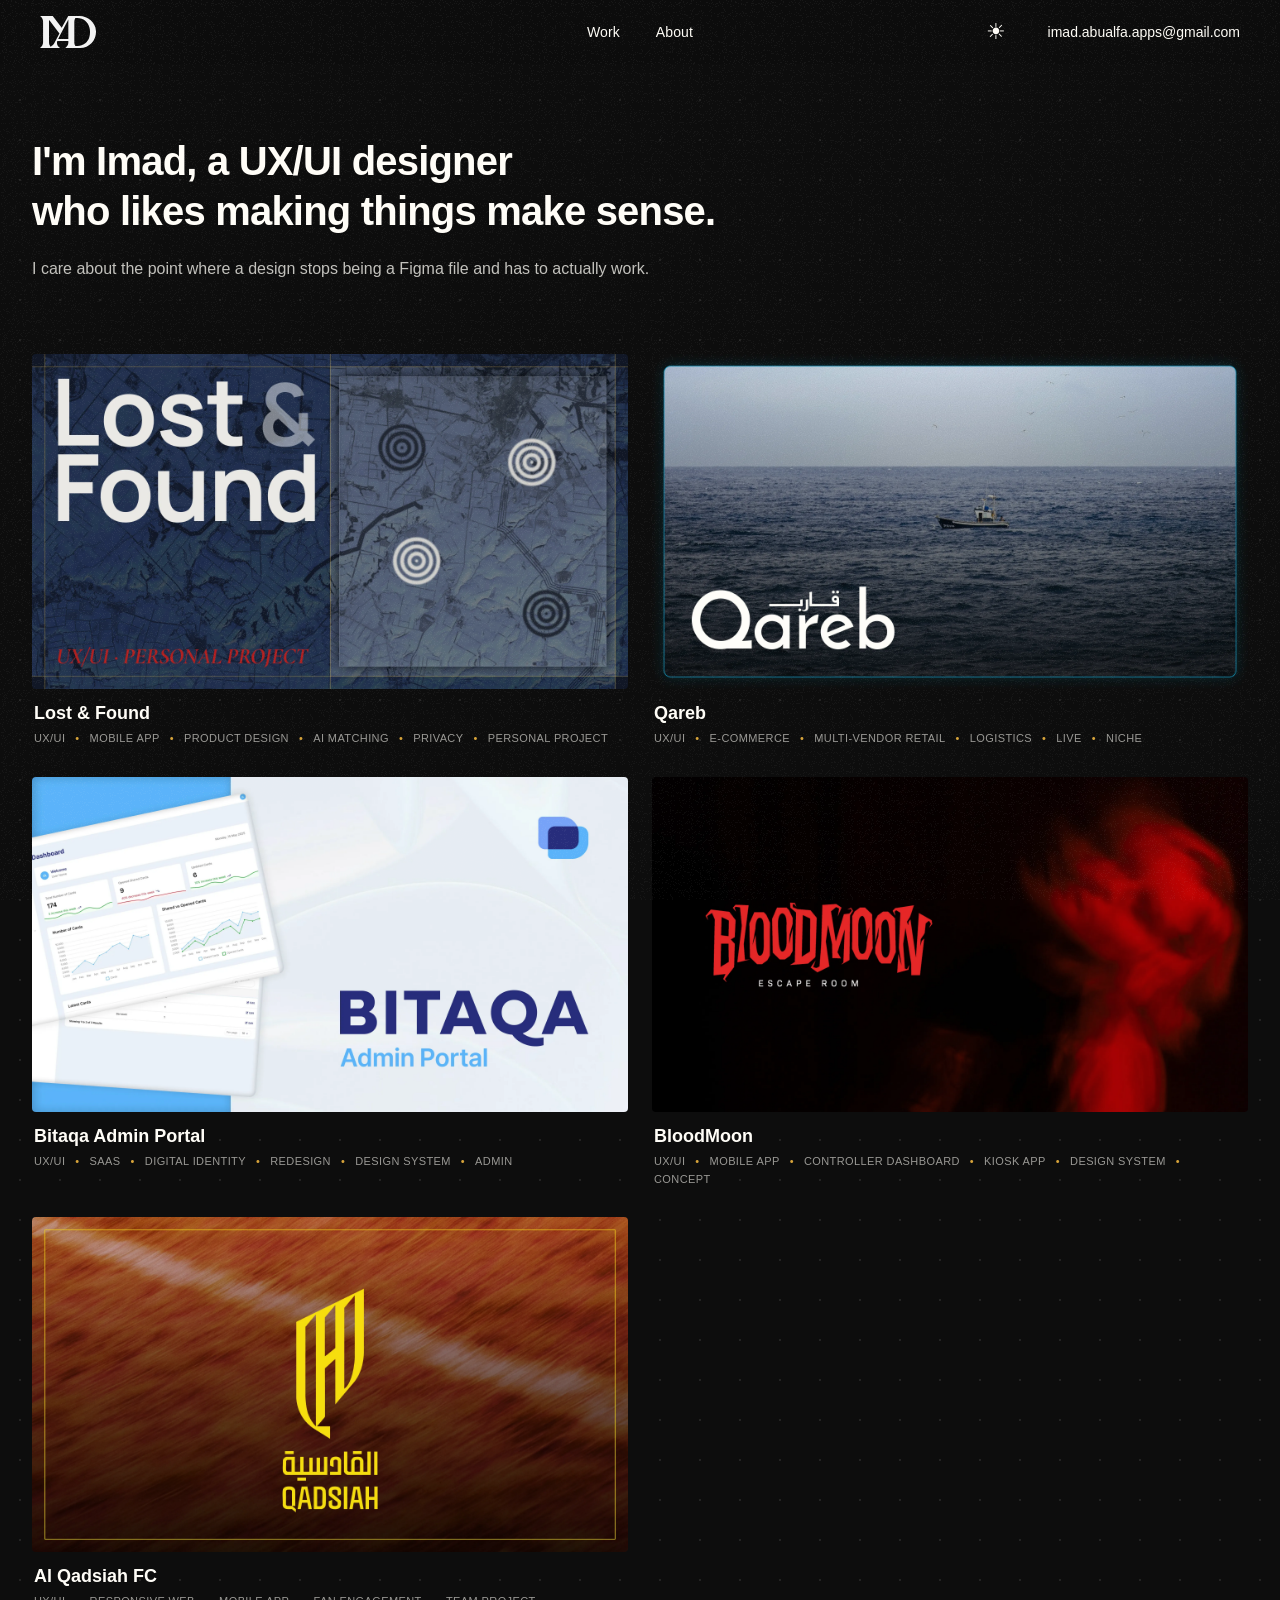
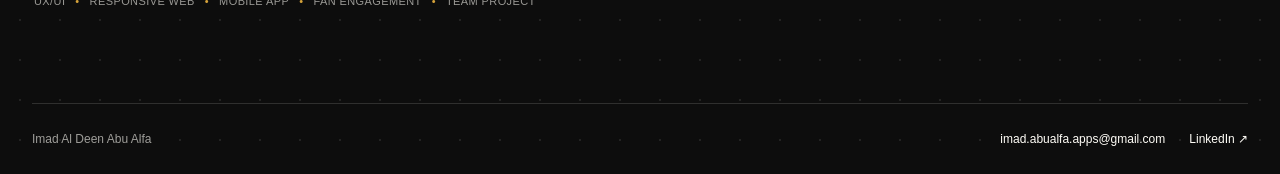
==== commit c8110d2d: "Update index.html" ====
--- a/index.html
+++ b/index.html
@@ -551,36 +551,7 @@
               } else {
                 revealEls.forEach(el => el.classList.add('in-view'));
               }
-
-              /* =========================================================
-                 PAGE LOAD & SCROLL RESTORATION LOGIC
-                 ========================================================= */
-              window.addEventListener('beforeunload', () => {
-                sessionStorage.setItem('scrollPos', window.scrollY);
-              });
-
-              window.addEventListener('load', () => {
-                const hash = window.location.hash.replace('#', '');
-
-                // Handles direct URL landings like site.com/#work or site.com/#about
-                if (hash && document.getElementById(hash)) {
-                  if ('scrollRestoration' in history) {
-                    history.scrollRestoration = 'manual';
-                  }
-                  sessionStorage.removeItem('scrollPos');
-
-                  setTimeout(() => {
-                    scrollToSection(hash);
-                  }, 50);
-                } else {
-                  // Standard page refresh restoration
-                  const scrollPos = sessionStorage.getItem('scrollPos');
-                  if (scrollPos) {
-                    window.scrollTo(0, parseInt(scrollPos, 10));
-                    sessionStorage.removeItem('scrollPos');
-                  }
-                }
-              });
+              
             </script>
 
 
--- a/styles.css
+++ b/styles.css
@@ -745,7 +745,7 @@
 .section2 {
   display: flex;
   flex-direction: column;
-  padding: 32px;
+  padding: 32px 32px 64px;
   gap: 32px;
 }
 
@@ -1073,7 +1073,7 @@
   }
 
   .section2 {
-    padding: 20px;
+    padding: 20px 20px 40px;
   }
 
   .hero {
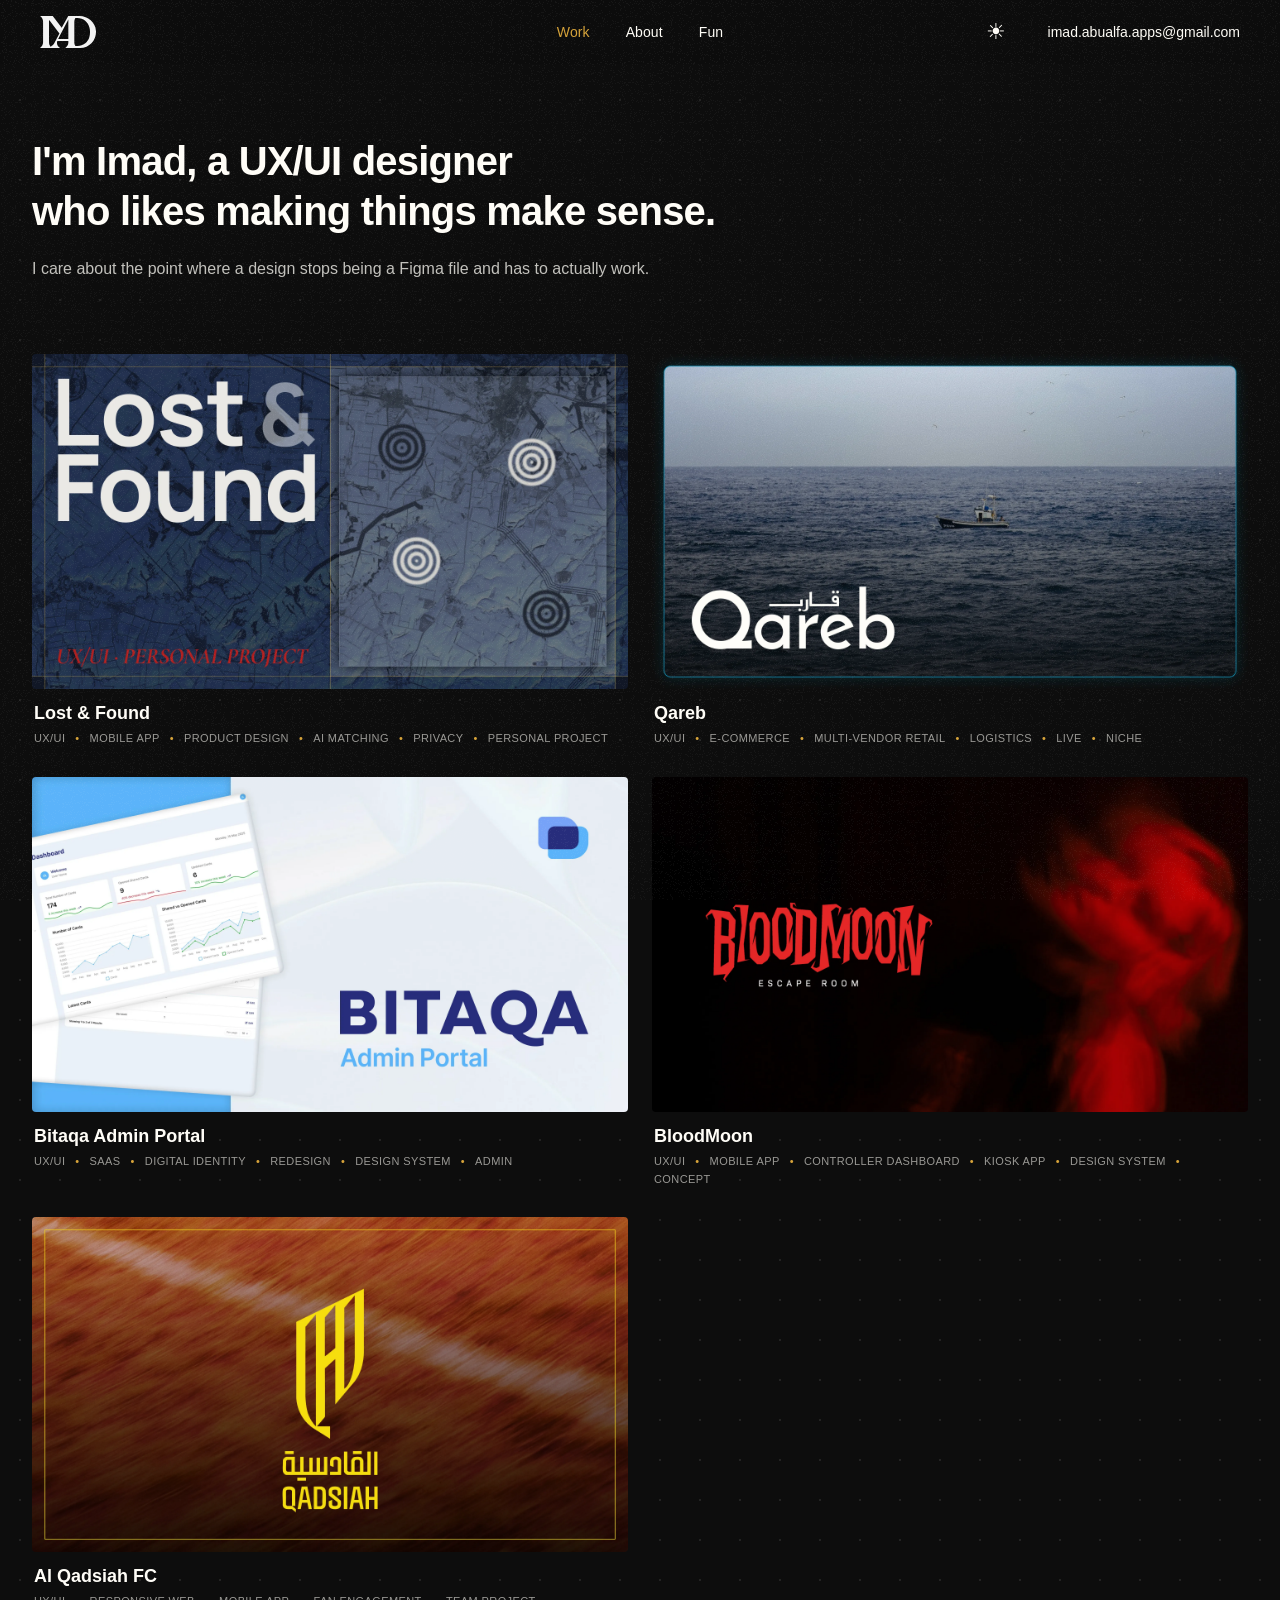
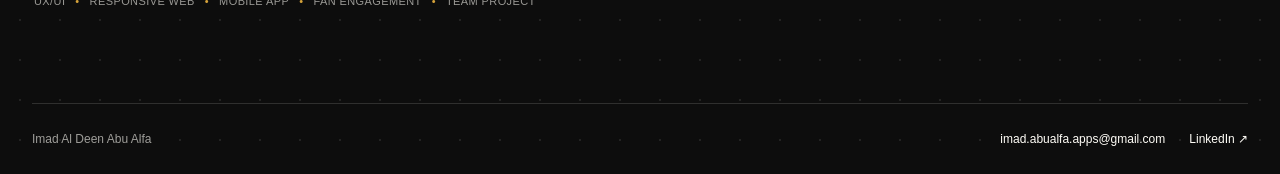
==== commit 04fb7c27: "Fun as a page" ====
--- a/index.html
+++ b/index.html
@@ -25,6 +25,7 @@
             <div class="nav-links">
                 <a href="./index.html" class="H4" aria-current="page">Work</a>
                 <a href="about/index.html" class="H4">About</a>
+                <a href="fun/index.html" class="H4">Fun</a>
             </div>
 
             <div class="nav-actions">
@@ -64,6 +65,7 @@
             <div class="drawer-links">
                 <a href="./index.html" class="H4" aria-current="page">Work</a>
                 <a href="about/index.html" class="H4">About</a>
+                <a href="fun/index.html" class="H4">Fun</a>
             </div>
             <a class="drawer-email email-link" href="mailto:imad.abualfa.apps@gmail.com">
               imad.abualfa.apps@gmail.com
--- a/styles.css
+++ b/styles.css
@@ -55,12 +55,23 @@
   filter: invert(1);
 }
 
+.nav-links .H4[aria-current],
+.drawer-links .H4[aria-current] {
+  color: var(--saffron);
+}
+
 html {
   scroll-behavior: smooth;
 }
 
 * {
   box-sizing: border-box;
+}
+
+/* Scrollbar */
+html {
+  scrollbar-width: thin;
+  scrollbar-color: var(--saffron) var(--cream);
 }
 
 body {
@@ -899,7 +910,7 @@
   justify-content: space-between;
   align-items: center;
   gap: 24px;
-  margin-bottom: 24px;
+  margin-bottom: 8px;
 }
 
 .experience .section-heading {
@@ -1287,4 +1298,47 @@
     margin-left: 0;
     width: 100%;
   }
+}
+
+/* Fun page */
+.fun-page {
+  padding: 48px 32px 64px;
+}
+
+.photo-gallery {
+  --columns: 8;
+  --gap: 8px;
+  position: relative;
+}
+
+.photo-gallery img {
+  position: absolute;
+  top: 0;
+  left: 0;
+  display: block;
+  height: auto;
+  border-radius: 4px;
+}
+
+@media (max-width: 1440px) {
+  .photo-gallery {
+    --columns: 6;
+  }
+}
+
+@media (max-width: 1000px) {
+  .photo-gallery {
+    --columns: 4;
+  }
+}
+
+@media (max-width: 640px) {
+  .fun-page {
+    padding: 32px 20px 40px;
+  }
+
+  .photo-gallery {
+    --columns: 2;
+    --gap: 8px;
+  }
 }
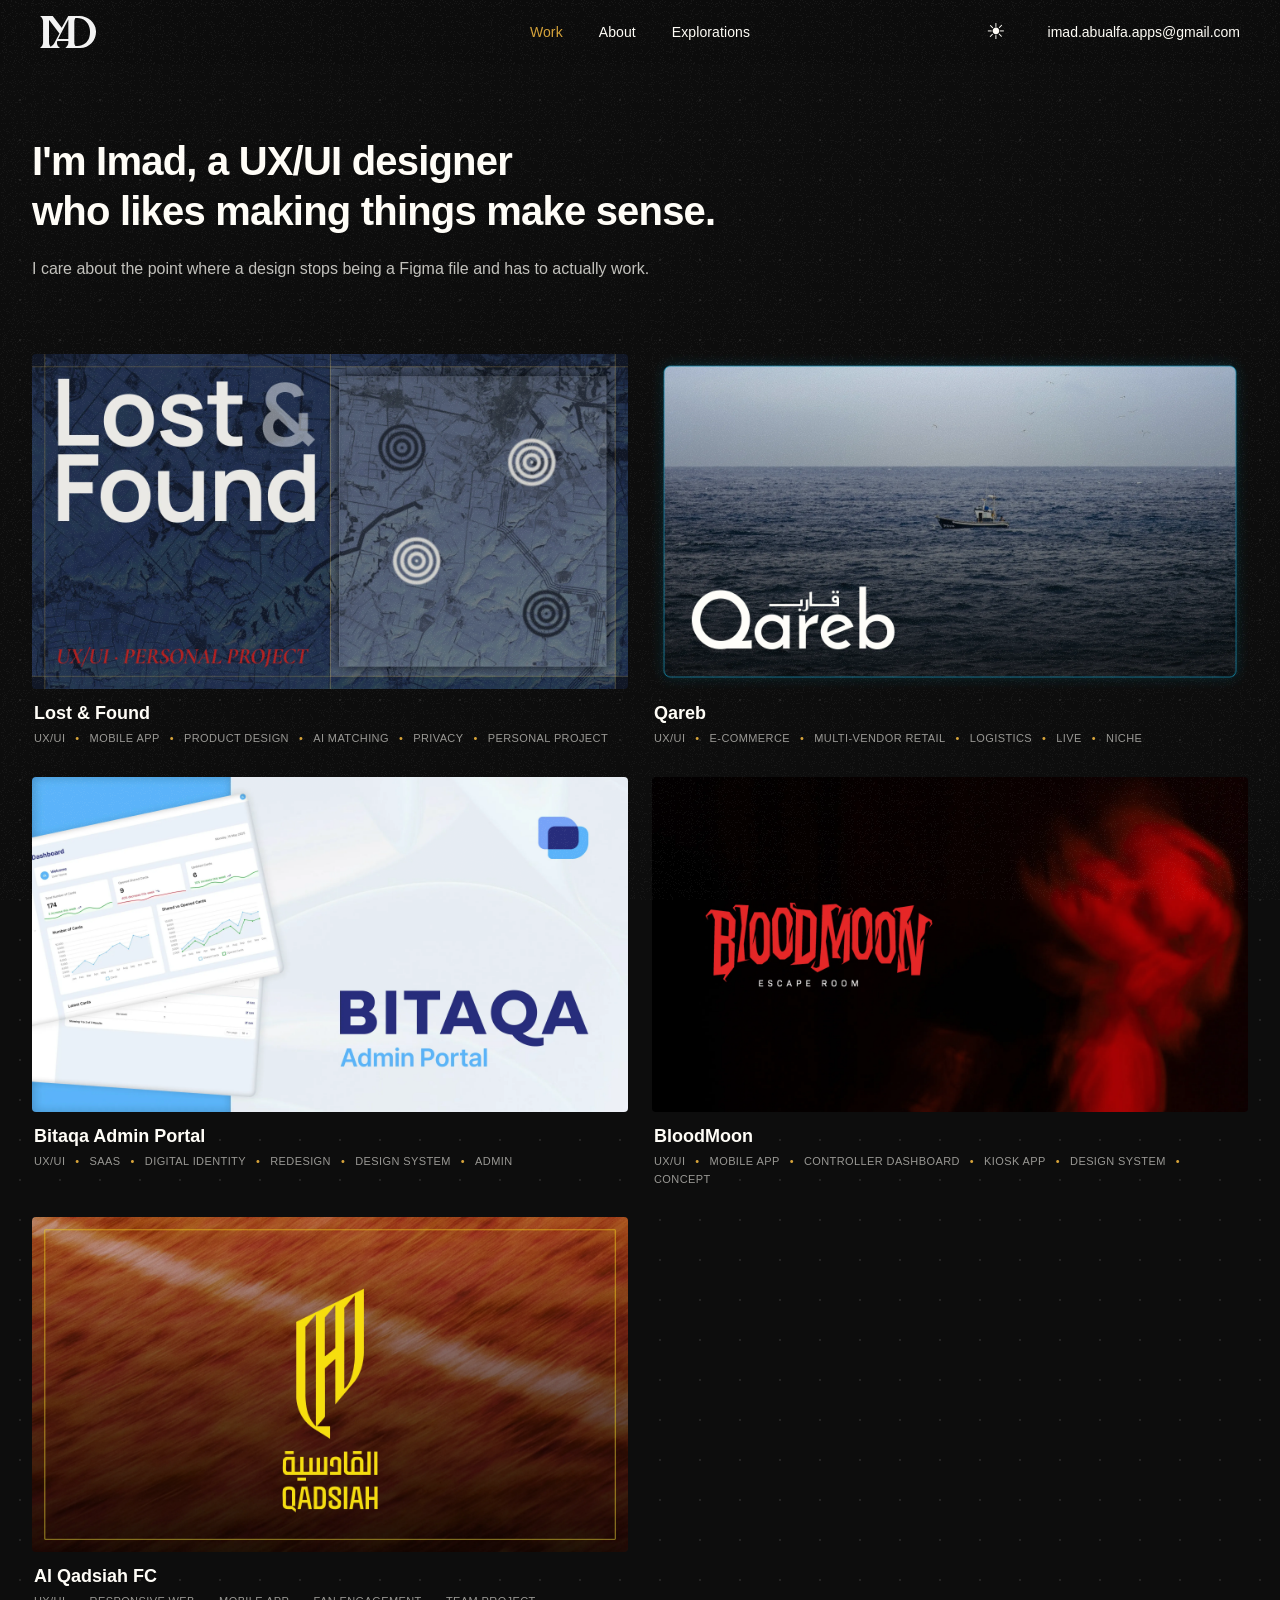
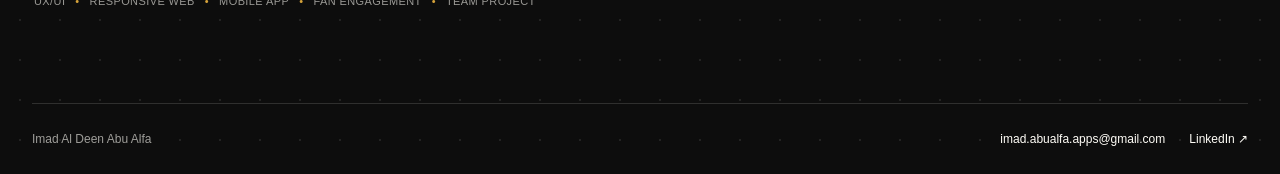
==== commit ab25df77: "explorations" ====
--- a/index.html
+++ b/index.html
@@ -25,7 +25,7 @@
             <div class="nav-links">
                 <a href="./index.html" class="H4" aria-current="page">Work</a>
                 <a href="about/index.html" class="H4">About</a>
-                <a href="fun/index.html" class="H4">Fun</a>
+                <a href="explorations/index.html" class="H4">Explorations</a>
             </div>
 
             <div class="nav-actions">
@@ -65,7 +65,7 @@
             <div class="drawer-links">
                 <a href="./index.html" class="H4" aria-current="page">Work</a>
                 <a href="about/index.html" class="H4">About</a>
-                <a href="fun/index.html" class="H4">Fun</a>
+                <a href="explorations/index.html" class="H4">Explorations</a>
             </div>
             <a class="drawer-email email-link" href="mailto:imad.abualfa.apps@gmail.com">
               imad.abualfa.apps@gmail.com
--- a/styles.css
+++ b/styles.css
@@ -221,6 +221,9 @@
   z-index: 10001;
   opacity: 0;
   transition: opacity 0.35s var(--ease), transform 0.35s var(--ease);
+  display: flex;
+  align-items: center;
+  gap: 8px;
 }
 
 #copy-toast.show {
@@ -1300,9 +1303,13 @@
   }
 }
 
-/* Fun page */
-.fun-page {
-  padding: 48px 32px 64px;
+/* Explorations page */
+.explorations-page {
+  padding: 0 32px 64px;
+}
+
+.about-page.photo-intro {
+  padding-bottom: 24px;
 }
 
 .photo-gallery {
@@ -1311,13 +1318,103 @@
   position: relative;
 }
 
-.photo-gallery img {
+.photo-item {
   position: absolute;
   top: 0;
   left: 0;
+  overflow: hidden;
+  border-radius: 4px;
+  background: rgba(var(--ink-rgb), 0.06);
+  border: none;
+  padding: 0;
+}
+
+.photo-gallery img {
   display: block;
+  width: 100%;
+  height: 100%;
+  opacity: 0;
+  transition: opacity 0.3s ease;
+}
+
+.photo-item.is-loaded img,
+.photo-item.is-error img {
+  opacity: 1;
+}
+
+.photo-item:focus-visible {
+  outline: 2px solid var(--saffron);
+  outline-offset: 3px;
+}
+
+.photo-preview {
+  position: fixed;
+  inset: 0;
+  box-sizing: border-box;
+  width: 100%;
+  height: 100%;
+  max-width: none;
+  max-height: none;
+  margin: 0;
+  padding: 48px 24px;
+  border: none;
+  background: transparent;
+}
+
+.photo-preview[open] {
+  display: flex;
+  flex-direction: column;
+  align-items: center;
+  justify-content: center;
+  gap: 12px;
+}
+
+.photo-preview::backdrop {
+  background: rgba(13, 13, 13, 0.88);
+}
+
+.photo-preview-image {
+  display: block;
+  width: auto;
   height: auto;
+  max-width: 100%;
+  max-height: calc(100% - 52px);
+  flex-shrink: 0;
+  object-fit: contain;
   border-radius: 4px;
+  touch-action: pan-y pinch-zoom;
+}
+
+.photo-preview-close {
+  position: absolute;
+  top: 8px;
+  right: 12px;
+  width: 40px;
+  height: 40px;
+  padding: 0;
+  border: none;
+  background: transparent;
+  color: #FFFDF7;
+  font-size: 30px;
+  line-height: 1;
+}
+
+.photo-preview-close:focus-visible {
+  outline: 2px solid var(--saffron);
+}
+
+.photo-preview-controls {
+  display: flex;
+  justify-content: center;
+  gap: 12px;
+  flex-shrink: 0;
+}
+
+.photo-preview-controls .black-mid {
+  width: 40px;
+  height: 40px;
+  padding: 0;
+  margin: 0;
 }
 
 @media (max-width: 1440px) {
@@ -1333,12 +1430,20 @@
 }
 
 @media (max-width: 640px) {
-  .fun-page {
-    padding: 32px 20px 40px;
+  .explorations-page {
+    padding: 0 20px 40px;
   }
 
   .photo-gallery {
     --columns: 2;
     --gap: 8px;
   }
+
+  .photo-item {
+    border-radius: 2px;
+  }
+
+  .photo-preview .photo-preview-controls {
+    display: none;
+  }
 }
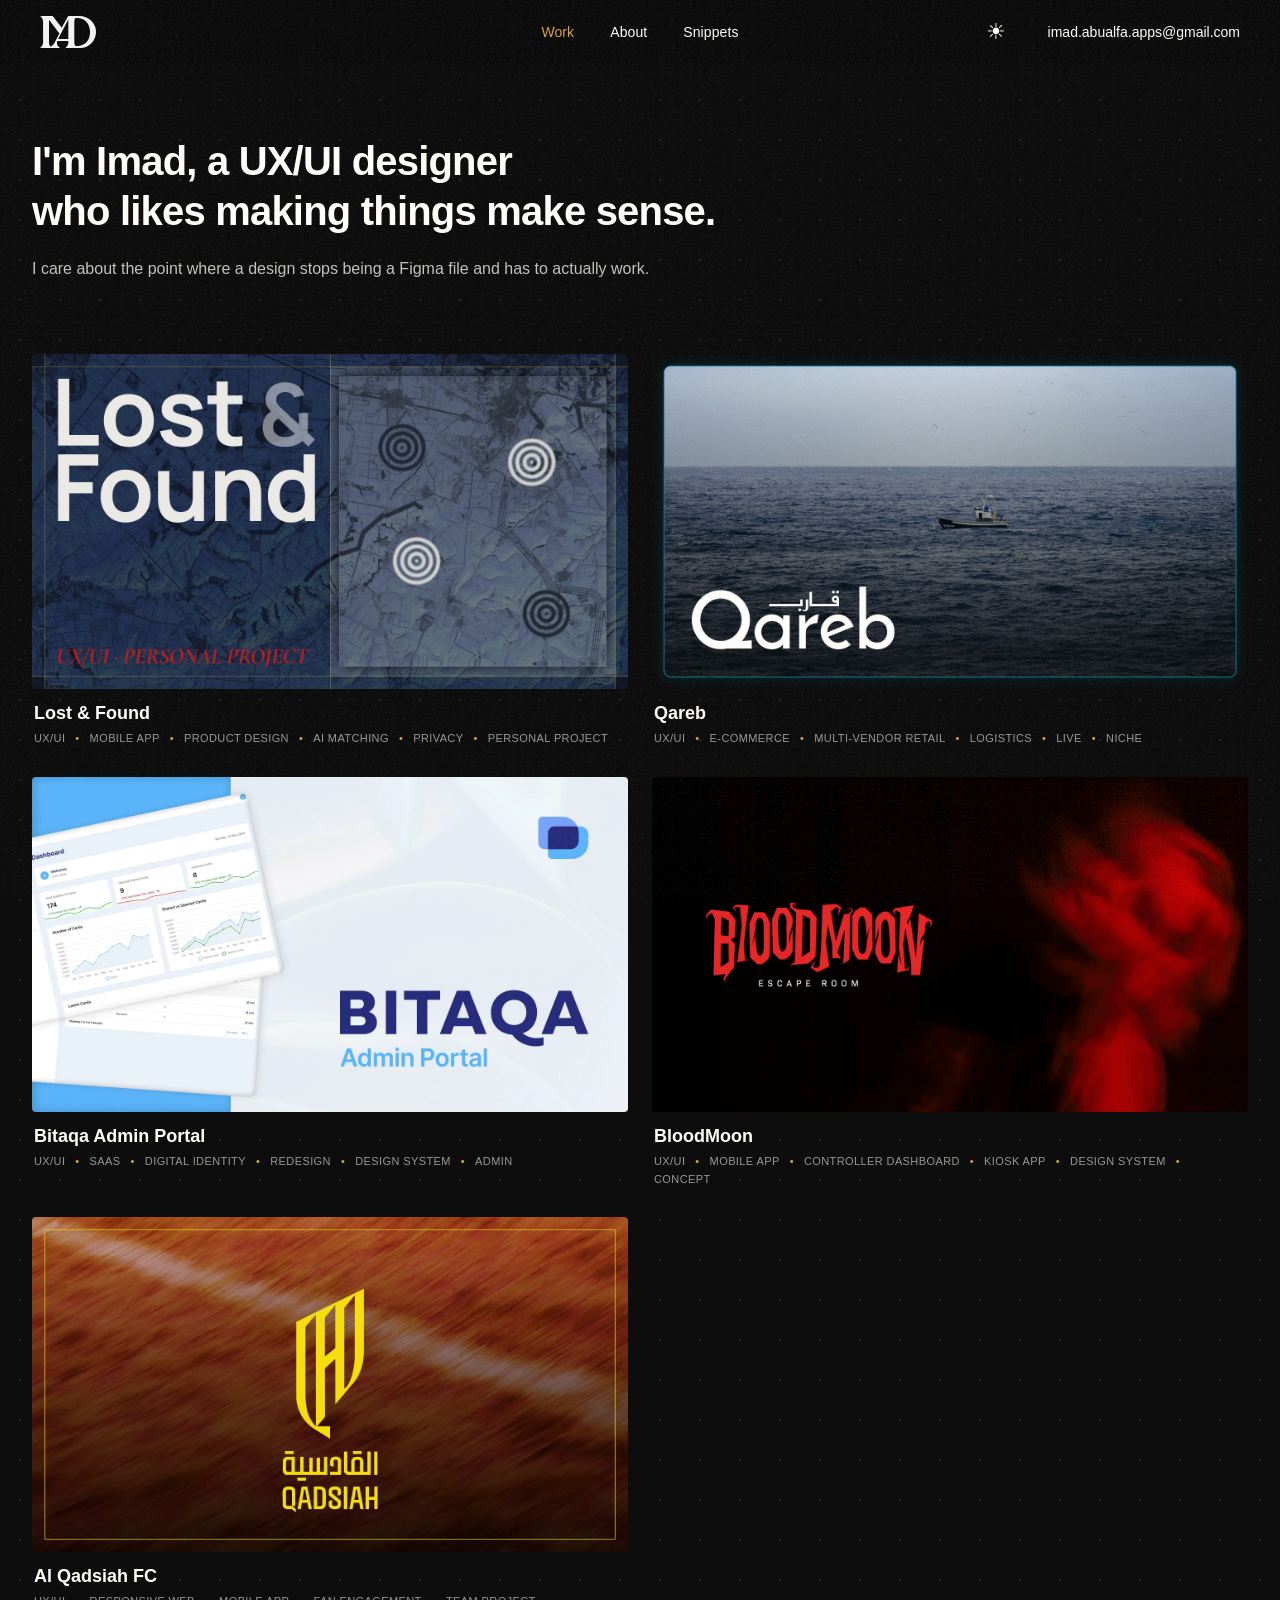
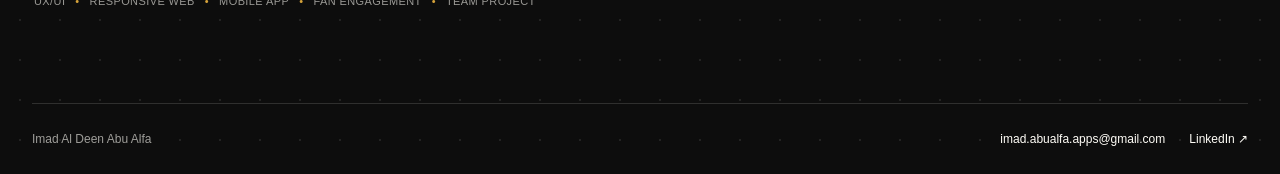
==== commit ae6b384e: "Snippets" ====
--- a/index.html
+++ b/index.html
@@ -25,7 +25,7 @@
             <div class="nav-links">
                 <a href="./index.html" class="H4" aria-current="page">Work</a>
                 <a href="about/index.html" class="H4">About</a>
-                <a href="explorations/index.html" class="H4">Explorations</a>
+                <a href="snippets/index.html" class="H4">Snippets</a>
             </div>
 
             <div class="nav-actions">
@@ -65,7 +65,7 @@
             <div class="drawer-links">
                 <a href="./index.html" class="H4" aria-current="page">Work</a>
                 <a href="about/index.html" class="H4">About</a>
-                <a href="explorations/index.html" class="H4">Explorations</a>
+                <a href="snippets/index.html" class="H4">Snippets</a>
             </div>
             <a class="drawer-email email-link" href="mailto:imad.abualfa.apps@gmail.com">
               imad.abualfa.apps@gmail.com
--- a/styles.css
+++ b/styles.css
@@ -1303,8 +1303,8 @@
   }
 }
 
-/* Explorations page */
-.explorations-page {
+/* Snippets page */
+.snippets-page {
   padding: 0 32px 64px;
 }
 
@@ -1430,7 +1430,7 @@
 }
 
 @media (max-width: 640px) {
-  .explorations-page {
+  .snippets-page {
     padding: 0 20px 40px;
   }
 
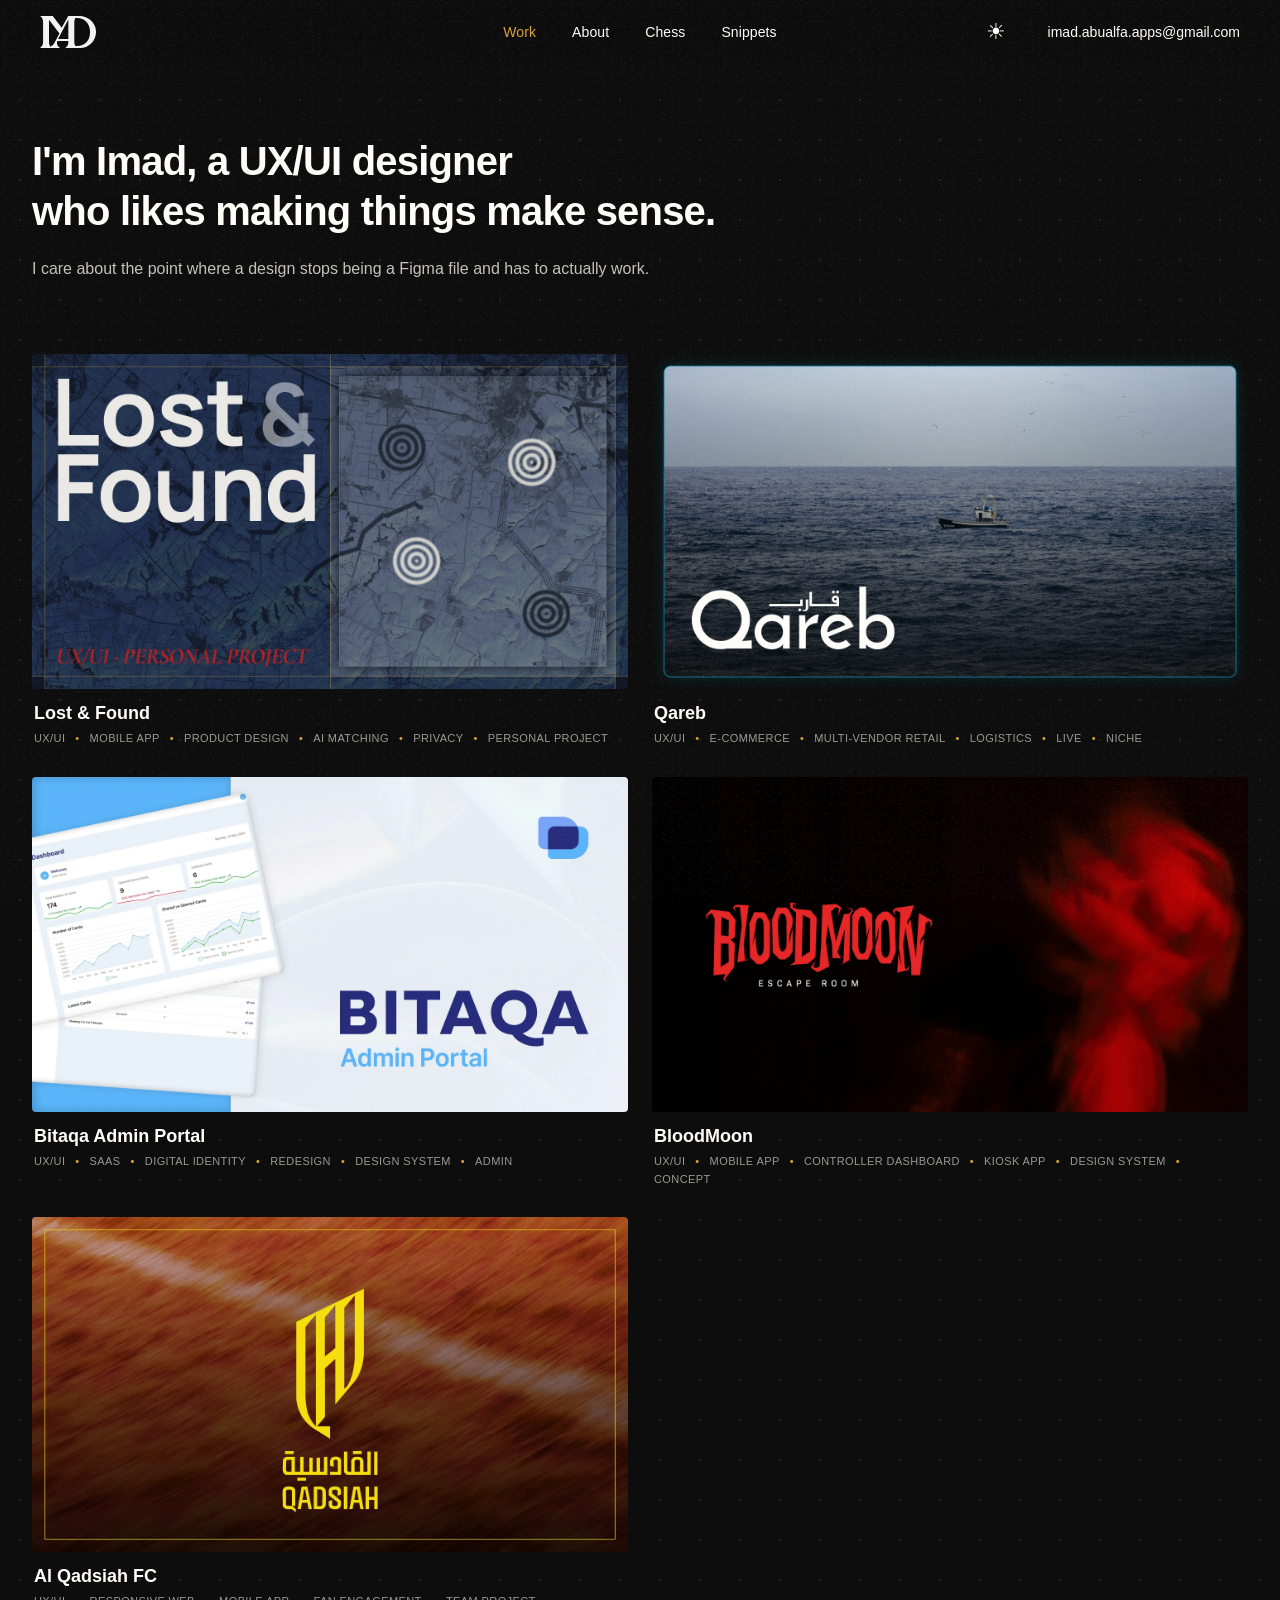
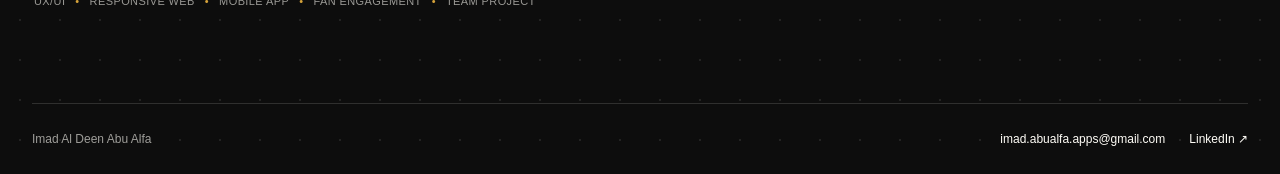
==== commit 34150ace: "chess" ====
--- a/index.html
+++ b/index.html
@@ -25,6 +25,7 @@
             <div class="nav-links">
                 <a href="./index.html" class="H4" aria-current="page">Work</a>
                 <a href="about/index.html" class="H4">About</a>
+                <a href="chess/index.html" class="H4">Chess</a>
                 <a href="snippets/index.html" class="H4">Snippets</a>
             </div>
 
--- a/styles.css
+++ b/styles.css
@@ -1446,4 +1446,83 @@
   .photo-preview .photo-preview-controls {
     display: none;
   }
+}
+
+
+/* Chess page */
+.chess-puzzle {
+  display: grid;
+  grid-template-columns: minmax(0, 440px) minmax(0, 1fr);
+  align-items: start;
+  gap: 32px;
+  margin-top: 32px;
+}
+
+#puzzle-status {
+  font-family: 'Plus Jakarta Sans', sans-serif;
+  font-size: 14px;
+  line-height: 1.6;
+  color: var(--secondary-text);
+}
+
+#chess-board {
+  width: min(100%, 440px);
+  aspect-ratio: 1;
+  margin: 0;
+}
+
+#chess-board cg-board {
+  background-color: #FFFDF7;
+  background-image: conic-gradient(
+    #BDB7A5 25%,
+    #FFFDF7 0 50%,
+    #BDB7A5 0 75%,
+    #FFFDF7 0
+  );
+  background-size: 25% 25%;
+}
+
+#chess-board square.last-move {
+  background-color: rgba(214, 163, 58, 0.35);
+}
+
+.chess-controls {
+  display: flex;
+  gap: 8px;
+  margin-top: 16px;
+  width: min(100%, 440px);
+}
+
+.chess-controls button {
+  flex: 1 1 0;
+  min-width: 0;
+  margin: 0;
+  padding: 0 8px;
+}
+
+.about-page.chess-page {
+  max-width: 1040px;
+}
+
+.puzzle-panel {
+  min-width: 0;
+}
+
+.chess-board-column {
+  min-width: 0;
+}
+
+#puzzle-status {
+  margin-top: 0;
+}
+
+#puzzle-result {
+  margin-top: 24px;
+}
+
+@media (max-width: 800px) {
+  .chess-puzzle {
+    grid-template-columns: 1fr;
+    gap: 24px;
+  }
 }
